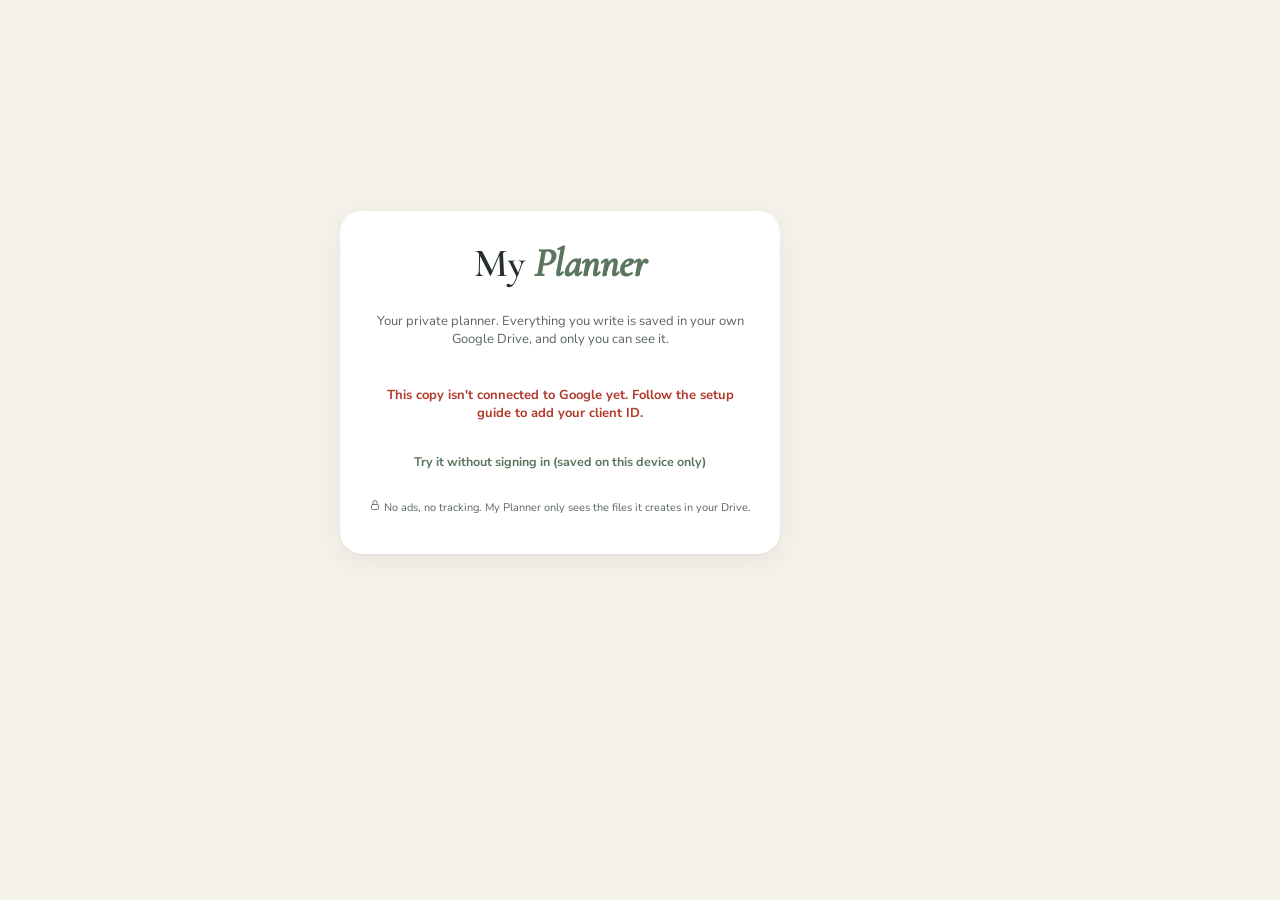
==== index.html @ cff57b03 "v1.2: remove built-in focus sounds; keep YouTube study music links and own playlist Co-Authored-By: " ====
<!DOCTYPE html>
<html lang="en">
<head>
<meta charset="utf-8">
<meta name="viewport" content="width=device-width, initial-scale=1, viewport-fit=cover">
<!-- Security: only this site, Google sign-in and Google APIs may run or be contacted. No analytics, ads or third-party scripts. -->
<meta http-equiv="Content-Security-Policy" content="default-src 'self'; script-src 'self' https://accounts.google.com/gsi/client; connect-src 'self' https://www.googleapis.com https://oauth2.googleapis.com https://accounts.google.com; frame-src https://accounts.google.com; style-src 'self' 'unsafe-inline' https://accounts.google.com/gsi/style; img-src 'self' data: blob:; font-src 'self'; object-src 'none'; base-uri 'none'; form-action 'none'; worker-src 'self'; manifest-src 'self'">
<meta name="referrer" content="no-referrer">
<meta name="robots" content="noindex, nofollow">
<meta name="theme-color" content="#5B765F">
<title>My Planner</title>
<link rel="manifest" href="manifest.webmanifest">
<link rel="icon" href="icons/icon-192.png">
<link rel="apple-touch-icon" href="icons/icon-192.png">
<link rel="stylesheet" href="fonts.css">
<link rel="stylesheet" href="app.css">
</head>
<body data-theme="sage">
<div class="app">
  <nav class="side" id="side" aria-label="Main menu"></nav>
  <main class="main" id="main"><p style="padding:40px;text-align:center">Loading My Planner…</p></main>
</div>
<nav class="bottom" id="bottom" aria-label="Quick menu"></nav>
<div class="sheet" id="sheet"><div class="in" id="sheetin"></div></div>
<div class="modal" id="modal" role="dialog" aria-modal="true"><div class="in card stack"></div></div>
<div class="mini" id="mini" aria-live="polite"></div>
<div class="toast" id="toast" role="status" aria-live="polite"></div>
<noscript>My Planner needs JavaScript turned on.</noscript>
<script src="https://accounts.google.com/gsi/client" async defer></script>
<script src="config.js"></script>
<script src="js/data.js"></script>
<script src="js/core.js"></script>
<script src="js/google.js"></script>
<script src="js/pad.js"></script>
<script src="js/app.js"></script>
</body>
</html>
---- fonts.css ----
/* Self-hosted fonts (SIL Open Font License; see fonts/LICENSES.txt). No requests to font CDNs. */
@font-face{font-family:'Cormorant Garamond';font-style:normal;font-weight:500;font-display:swap;src:url(fonts/cormorant-garamond-latin-500-normal.woff2) format('woff2')}
@font-face{font-family:'Cormorant Garamond';font-style:normal;font-weight:600;font-display:swap;src:url(fonts/cormorant-garamond-latin-600-normal.woff2) format('woff2')}
@font-face{font-family:'Cormorant Garamond';font-style:italic;font-weight:500;font-display:swap;src:url(fonts/cormorant-garamond-latin-500-italic.woff2) format('woff2')}
@font-face{font-family:'Nunito Sans';font-style:normal;font-weight:400;font-display:swap;src:url(fonts/nunito-sans-latin-400-normal.woff2) format('woff2')}
@font-face{font-family:'Nunito Sans';font-style:normal;font-weight:600;font-display:swap;src:url(fonts/nunito-sans-latin-600-normal.woff2) format('woff2')}
@font-face{font-family:'Nunito Sans';font-style:normal;font-weight:700;font-display:swap;src:url(fonts/nunito-sans-latin-700-normal.woff2) format('woff2')}
@font-face{font-family:'Playfair Display';font-style:normal;font-weight:500;font-display:swap;src:url(fonts/playfair-display-latin-500-normal.woff2) format('woff2')}
@font-face{font-family:'Playfair Display';font-style:italic;font-weight:500;font-display:swap;src:url(fonts/playfair-display-latin-500-italic.woff2) format('woff2')}
@font-face{font-family:'Quicksand';font-style:normal;font-weight:400;font-display:swap;src:url(fonts/quicksand-latin-400-normal.woff2) format('woff2')}
@font-face{font-family:'Quicksand';font-style:normal;font-weight:500;font-display:swap;src:url(fonts/quicksand-latin-500-normal.woff2) format('woff2')}
@font-face{font-family:'Quicksand';font-style:normal;font-weight:600;font-display:swap;src:url(fonts/quicksand-latin-600-normal.woff2) format('woff2')}
@font-face{font-family:'Quicksand';font-style:normal;font-weight:700;font-display:swap;src:url(fonts/quicksand-latin-700-normal.woff2) format('woff2')}
@font-face{font-family:'DM Serif Display';font-style:normal;font-weight:400;font-display:swap;src:url(fonts/dm-serif-display-latin-400-normal.woff2) format('woff2')}
@font-face{font-family:'DM Serif Display';font-style:italic;font-weight:400;font-display:swap;src:url(fonts/dm-serif-display-latin-400-italic.woff2) format('woff2')}
@font-face{font-family:'Inter';font-style:normal;font-weight:400;font-display:swap;src:url(fonts/inter-latin-400-normal.woff2) format('woff2')}
@font-face{font-family:'Inter';font-style:normal;font-weight:500;font-display:swap;src:url(fonts/inter-latin-500-normal.woff2) format('woff2')}
@font-face{font-family:'Inter';font-style:normal;font-weight:600;font-display:swap;src:url(fonts/inter-latin-600-normal.woff2) format('woff2')}
@font-face{font-family:'Inter';font-style:normal;font-weight:700;font-display:swap;src:url(fonts/inter-latin-700-normal.woff2) format('woff2')}
@font-face{font-family:'Gilda Display';font-style:normal;font-weight:400;font-display:swap;src:url(fonts/gilda-display-latin-400-normal.woff2) format('woff2')}
@font-face{font-family:'Poppins';font-style:normal;font-weight:400;font-display:swap;src:url(fonts/poppins-latin-400-normal.woff2) format('woff2')}
@font-face{font-family:'Poppins';font-style:normal;font-weight:500;font-display:swap;src:url(fonts/poppins-latin-500-normal.woff2) format('woff2')}
@font-face{font-family:'Poppins';font-style:normal;font-weight:600;font-display:swap;src:url(fonts/poppins-latin-600-normal.woff2) format('woff2')}
@font-face{font-family:'Poppins';font-style:italic;font-weight:400;font-display:swap;src:url(fonts/poppins-latin-400-italic.woff2) format('woff2')}
@font-face{font-family:'Fraunces';font-style:normal;font-weight:500;font-display:swap;src:url(fonts/fraunces-latin-500-normal.woff2) format('woff2')}
@font-face{font-family:'Fraunces';font-style:italic;font-weight:400;font-display:swap;src:url(fonts/fraunces-latin-400-italic.woff2) format('woff2')}
@font-face{font-family:'Manrope';font-style:normal;font-weight:400;font-display:swap;src:url(fonts/manrope-latin-400-normal.woff2) format('woff2')}
@font-face{font-family:'Manrope';font-style:normal;font-weight:500;font-display:swap;src:url(fonts/manrope-latin-500-normal.woff2) format('woff2')}
@font-face{font-family:'Manrope';font-style:normal;font-weight:600;font-display:swap;src:url(fonts/manrope-latin-600-normal.woff2) format('woff2')}
@font-face{font-family:'Manrope';font-style:normal;font-weight:700;font-display:swap;src:url(fonts/manrope-latin-700-normal.woff2) format('woff2')}
@font-face{font-family:'Libre Baskerville';font-style:normal;font-weight:400;font-display:swap;src:url(fonts/libre-baskerville-latin-400-normal.woff2) format('woff2')}
@font-face{font-family:'Libre Baskerville';font-style:italic;font-weight:400;font-display:swap;src:url(fonts/libre-baskerville-latin-400-italic.woff2) format('woff2')}
@font-face{font-family:'Work Sans';font-style:normal;font-weight:400;font-display:swap;src:url(fonts/work-sans-latin-400-normal.woff2) format('woff2')}
@font-face{font-family:'Work Sans';font-style:normal;font-weight:500;font-display:swap;src:url(fonts/work-sans-latin-500-normal.woff2) format('woff2')}
@font-face{font-family:'Work Sans';font-style:normal;font-weight:600;font-display:swap;src:url(fonts/work-sans-latin-600-normal.woff2) format('woff2')}
---- app.css ----
/* My Planner — styles. Six themes; all colours come from CSS variables. */
:root{--r:20px}
[data-theme=sage]{--bg:#F4F1EA;--surf:#FFFFFF;--ink:#26302A;--muted:#5A665D;--acc:#5B765F;--onacc:#FFFFFF;--soft:#E1EADF;--acc2:#9C7552;--hero:#5B765F;--onhero:#FFFFFF;--disp:'Cormorant Garamond',Georgia,serif;--body:'Nunito Sans',system-ui,sans-serif;--dw:600;--r:22px;--line:#E3DED3}
[data-theme=lavender]{--bg:#F3F0F8;--surf:#FFFFFF;--ink:#2C2640;--muted:#5E5775;--acc:#73639F;--onacc:#FFFFFF;--soft:#E8E2F4;--acc2:#A66A93;--hero:#73639F;--onhero:#FFFFFF;--disp:'Playfair Display',Georgia,serif;--body:'Quicksand',system-ui,sans-serif;--dw:500;--r:26px;--line:#E2DCEE}
[data-theme=beige]{--bg:#F2EDE6;--surf:#FBF8F3;--ink:#2B2622;--muted:#655C55;--acc:#7E6350;--onacc:#FFFFFF;--soft:#E8DFD4;--acc2:#8A735E;--hero:#7E6350;--onhero:#FFFFFF;--disp:'DM Serif Display',Georgia,serif;--body:'Inter',system-ui,sans-serif;--dw:400;--r:14px;--line:#E2D9CD}
[data-theme=blush]{--bg:#FBF1EF;--surf:#FFFFFF;--ink:#3A2328;--muted:#6E5358;--acc:#A35468;--onacc:#FFFFFF;--soft:#F7E0E4;--acc2:#B0705A;--hero:#A35468;--onhero:#FFFFFF;--disp:'Gilda Display',Georgia,serif;--body:'Poppins',system-ui,sans-serif;--dw:400;--r:24px;--line:#F0DDDF}
[data-theme=midnight]{--bg:#161A2B;--surf:#21263C;--ink:#F3EEDF;--muted:#B7B4C6;--acc:#E2C27D;--onacc:#161A2B;--soft:#2D3352;--acc2:#A3ABDA;--hero:#2D3352;--onhero:#F3EEDF;--disp:'Fraunces',Georgia,serif;--body:'Manrope',system-ui,sans-serif;--dw:500;--r:20px;--line:#343A58}
[data-theme=ocean]{--bg:#EEF3F5;--surf:#FFFFFF;--ink:#1F2E36;--muted:#526670;--acc:#3D6F80;--onacc:#FFFFFF;--soft:#DBE8EC;--acc2:#93714F;--hero:#3D6F80;--onhero:#FFFFFF;--disp:'Libre Baskerville',Georgia,serif;--body:'Work Sans',system-ui,sans-serif;--dw:400;--r:18px;--line:#D6E2E6}
*{box-sizing:border-box}
html,body{margin:0;background:var(--bg);color:var(--ink);font-family:var(--body);-webkit-font-smoothing:antialiased}
button,input,select,textarea{font:inherit;color:inherit}
a{color:var(--acc)}
:focus-visible{outline:2.5px solid var(--acc);outline-offset:2px}
.app{display:flex;min-height:100vh}
.side{width:236px;flex-shrink:0;padding:22px 14px;display:flex;flex-direction:column;gap:2px;position:sticky;top:0;height:100vh;overflow:auto;border-right:1px solid var(--line)}
body.bare .side,body.bare .bottom{display:none!important}
.brand{font-family:var(--disp);font-size:26px;font-weight:var(--dw);padding:4px 12px 8px;color:var(--ink)}
.brand span{color:var(--acc);font-style:italic}.brand.big2{font-size:40px;padding:0}
.navbtn{display:flex;align-items:center;gap:12px;padding:10px 12px;border-radius:12px;border:0;background:none;cursor:pointer;font-size:14px;font-weight:600;color:var(--muted);text-align:left;min-height:44px}
.navbtn.on{background:var(--soft);color:var(--ink)}
.main{flex:1;min-width:0;padding:22px 28px 110px;max-width:1120px}
.status{display:inline-flex;align-items:center;gap:6px;margin:0 12px 12px;font-size:11.5px;font-weight:700;border:0;border-radius:99px;padding:6px 12px;background:var(--soft);color:var(--muted);cursor:default}
.status.ok{color:var(--acc)}button.status.warn{cursor:pointer;background:#F7E7C8;color:#6B4D0F}
.mobstatus{display:none}
.bottom{display:none}
.lab{font-size:11px;letter-spacing:1.6px;text-transform:uppercase;font-weight:700;color:var(--muted)}
.lab.inherit,.inherit{color:inherit;opacity:.9}
h1.title{font-family:var(--disp);font-weight:var(--dw);font-size:38px;line-height:1.08;margin:4px 0 0}
h1.title em{color:var(--acc)}
h2{font-family:var(--disp);font-weight:var(--dw);font-size:24px;margin:0}
.hdr{align-items:flex-end;margin-bottom:16px;flex-wrap:wrap}
.card{background:var(--surf);border-radius:var(--r);padding:16px 18px;box-shadow:0 1px 2px rgba(20,20,30,.05),0 8px 24px rgba(20,20,30,.05)}
.card.soft,.soft{background:var(--soft)}
.hero{background:var(--hero);color:var(--onhero)}
.grid{display:grid;gap:16px}.g2{grid-template-columns:repeat(2,minmax(0,1fr))}.g3{grid-template-columns:repeat(3,minmax(0,1fr))}
.stack{display:flex;flex-direction:column;gap:12px}
.row{display:flex;gap:10px;align-items:center;flex-wrap:wrap}
.between{display:flex;justify-content:space-between;align-items:center;gap:10px}.wrap{flex-wrap:wrap}
.center{align-items:center;justify-content:center;text-align:center}
.mt{margin-top:16px}.mb{margin-bottom:16px}
.c{text-align:center}.r{text-align:right;padding-right:4px}.b{font-weight:700}
.muted{color:var(--muted)}.small{font-size:13px}.tiny{font-size:11px}
.accb{color:var(--acc);font-weight:700}.over{color:#B23A2B;font-weight:700}
[data-theme=midnight] .over{color:#F2A08F}
.big{font-family:var(--disp);font-size:26px}.big.xl{font-size:40px}
.pill{font-size:12px;font-weight:600;background:var(--soft);color:var(--ink);border-radius:99px;padding:6px 12px;border:0;cursor:pointer;gap:6px}
.pill.out{background:var(--surf);box-shadow:inset 0 0 0 1px var(--line)}
.pill.num{min-width:36px;min-height:36px;display:inline-flex;align-items:center;justify-content:center}
.pill.sel{background:var(--acc);color:var(--onacc)}
.pill.dotbtn{padding:0;min-width:0}
.btn{border:0;cursor:pointer;border-radius:99px;padding:0 16px;min-height:40px;font-weight:700;font-size:13px;background:var(--acc);color:var(--onacc);display:inline-flex;align-items:center;gap:6px;text-decoration:none}
.btn.ghost{background:var(--soft);color:var(--ink)}
.btn.inv{background:var(--bg);color:var(--ink)}
.btn.outline{background:transparent;color:inherit;box-shadow:inset 0 0 0 1.5px currentColor}
.btn.danger{background:#B23A2B;color:#fff}
.btn.sm{min-height:34px;padding:0 12px;font-size:12px}
.btn.gbtn{background:#fff;color:#1f1f1f;box-shadow:0 0 0 1px #dadce0;min-height:46px;padding:0 20px;font-size:14px}
.link{border:0;background:none;color:var(--acc);font-weight:700;cursor:pointer;font-size:12.5px;padding:6px 0;display:inline-flex;gap:6px;align-items:center}
.learnlink{border:0;background:none;padding:0;cursor:pointer;font-weight:700;font-size:inherit;color:#1A5FB4;text-decoration:underline;text-underline-offset:2px}
.learnlink:hover{color:#0B3F80}[data-theme=midnight] .learnlink{color:#8AB4F8}
.quote{font-family:var(--disp);font-style:italic;font-size:22px;line-height:1.32;margin:0}
.quote.jq{font-size:19px}
.quoteinput{font-family:var(--disp);font-style:italic;font-size:19px}
.bar{height:7px;border-radius:99px;background:var(--soft)}.bar>i{display:block;height:7px;border-radius:99px;background:var(--acc)}
.hero .bar{background:rgba(255,255,255,.28)}.hero .bar>i{background:var(--onhero)}[data-theme=midnight] .hero .bar>i{background:var(--acc)}
.habrow{justify-content:space-between;gap:4px}
.hb{display:flex;flex-direction:column;align-items:center;gap:5px;border:0;background:none;cursor:pointer;width:58px;font-size:11px;font-weight:600;color:var(--muted)}
.hb.inline{width:auto;margin:auto}
.dot{width:40px;height:40px;border-radius:50%;display:flex;align-items:center;justify-content:center;font-weight:700;font-size:12px;flex-shrink:0}
.dot.smd{width:30px;height:30px;font-size:11px}
.dot.d{background:var(--acc);color:var(--onacc)}.dot.p{background:var(--soft);border:2px solid var(--acc);color:var(--ink)}
.dot.m{border:2px solid #C87A6A;color:#A0473A}.dot.e{border:1.5px dashed var(--muted)}
.wd{display:flex;flex-direction:column;align-items:center;gap:3px;font-size:11px;color:var(--muted)}
.wdot{width:18px;height:18px;border-radius:50%;border:1.5px solid var(--muted)}.wdot.on{background:var(--acc);border-color:var(--acc)}
.cb{width:20px;height:20px;accent-color:var(--acc);flex-shrink:0}.cb.sm{width:17px;height:17px}
.tablewrap{overflow-x:auto}
table.t{width:100%;border-collapse:collapse;font-size:13.5px}
table.t th{text-align:left;font-size:11px;letter-spacing:1px;text-transform:uppercase;color:var(--muted);padding:8px;border-bottom:1px solid var(--line)}
table.t th.c{text-align:center}table.t td{padding:8px;border-bottom:1px solid var(--line);vertical-align:middle}
tr.srow td{background:color-mix(in srgb,var(--soft) 60%,transparent)}
input.f,select.f,textarea.f{background:var(--surf);border:1px solid var(--line);border-radius:12px;padding:9px 12px;min-height:40px;width:100%}
.f.sm{min-height:34px;padding:4px 8px;width:auto;font-size:12.5px}.f.xs{min-height:30px;padding:2px 6px;width:auto;font-size:11px}
.tabs{display:inline-flex;background:var(--soft);border-radius:99px;padding:4px;gap:4px;flex-wrap:wrap}
.tabs button{border:0;background:none;border-radius:99px;padding:6px 14px;font-weight:700;font-size:12.5px;cursor:pointer;color:var(--muted);min-height:34px}
.tabs button.on{background:var(--surf);color:var(--ink);box-shadow:0 1px 3px rgba(0,0,0,.08)}
.toast{position:fixed;left:50%;bottom:96px;transform:translateX(-50%);background:var(--ink);color:var(--bg);padding:10px 18px;border-radius:99px;font-size:13px;font-weight:600;z-index:80;max-width:90vw;text-align:center;opacity:0;transition:opacity .2s;pointer-events:none}
.toast.on{opacity:1}
.timer{font-family:var(--disp);font-size:72px;line-height:1;font-variant-numeric:tabular-nums}
/* day sheet */
.sheetgrid{grid-template-columns:minmax(0,1.5fr) minmax(0,1fr)}
.sechead{font-family:var(--disp);font-style:italic;font-size:19px;color:var(--acc2);margin:10px 0 4px}
.trow{display:flex;gap:10px;align-items:center;padding:7px 10px;border-radius:12px;font-size:14px}
.trow.study{background:var(--soft);font-weight:700}.trow.now{background:var(--hero);color:var(--onhero)}.trow.past{opacity:.6}
.ttime{width:132px;flex-shrink:0;font-size:12px;font-weight:700;font-variant-numeric:tabular-nums}
.spread{padding:0;display:grid;grid-template-columns:minmax(0,1fr) minmax(0,1fr);overflow:hidden;background:linear-gradient(90deg,var(--surf) 49.4%,var(--line) 50%,var(--surf) 50.6%)}
.spread .page{padding:20px 22px}
.jrow{border-bottom:1px dotted var(--line);padding:3px 0;flex-wrap:nowrap}.jrow.b{font-weight:700}
.key{width:12px;height:12px;border-radius:4px;display:inline-block}
/* planner */
.legend{margin-bottom:10px}
.cal{display:grid;grid-template-columns:44px repeat(7,minmax(0,1fr));gap:6px}
.cal .h{font-size:11px;font-weight:700;color:var(--muted);text-align:center;letter-spacing:1px}
.cal .wk{font-size:10px;font-weight:700;color:var(--acc2);writing-mode:vertical-rl;transform:rotate(180deg);text-align:center;letter-spacing:1px}
.day{background:var(--surf);border-radius:12px;min-height:92px;padding:6px 7px;display:flex;flex-direction:column;gap:3px;border:0;text-align:left;cursor:pointer;font-size:10.5px;overflow:hidden;color:var(--ink)}
.day.out{opacity:.45}.day.today{box-shadow:inset 0 0 0 2px var(--acc)}
.day .n{font-family:var(--disp);font-size:17px;font-weight:var(--dw)}
.chip{border-radius:6px;padding:1px 5px;font-weight:600;white-space:nowrap;overflow:hidden;text-overflow:ellipsis}
.c-ev{background:var(--soft);color:var(--ink)}.c-moon{background:#EFE7C9;color:#5A4A12}.c-ama{background:#DCDDEE;color:#2D2F57}
.c-portal{background:#ECE2F6;color:#4A3A72}.c-bday{background:#F7E0E4;color:#7A2E40}.c-study{color:var(--acc);font-weight:700}
.mname{font-family:var(--disp);font-size:18px;color:var(--ink)}
.mini{display:grid;grid-template-columns:repeat(7,1fr);gap:2px;font-size:10px;text-align:center}
.mini span{padding:3px 0;border-radius:6px}.mini .o{opacity:.25}.mini .td{outline:1.5px solid var(--acc)}
/* to-do */
.matrix{display:grid;grid-template-columns:repeat(2,minmax(0,1fr));gap:12px}
.quad{border-radius:var(--r);padding:12px;min-height:170px;display:flex;flex-direction:column;gap:8px;border:2px dashed transparent;color:#26272b}
.quad.s{min-height:0;gap:4px}.quad.hot{border-color:var(--acc)}.quad h3{margin:0;font-size:14px}
.q1{background:#F6E1DD}.q2{background:#E2ECE0}.q3{background:#F7EDD2}.q4{background:#E9E7EE}
.quad .muted{color:#5c5c66}
.task{background:#fff;color:#26272b;border-radius:12px;padding:8px 10px;display:flex;gap:8px;align-items:center;font-size:13px;box-shadow:0 1px 2px rgba(0,0,0,.06);touch-action:none;cursor:grab;user-select:none}
.task.done .tt{text-decoration:line-through;opacity:.55}
.drag{position:fixed;z-index:60;pointer-events:none;opacity:.92;transform:rotate(-2deg);box-shadow:0 10px 24px rgba(0,0,0,.18)}
.slot{border:1.5px dashed var(--line);border-radius:12px;padding:10px}
.learn{display:grid;grid-template-columns:110px repeat(2,minmax(0,1fr));gap:8px;font-size:13px;align-items:center}
/* pads */
.pad{background:var(--surf);border-radius:var(--r);overflow:hidden;box-shadow:0 0 0 1px var(--line)}
.padbar{display:flex;flex-wrap:wrap;gap:6px;align-items:center;padding:8px 10px;border-bottom:1px solid var(--line)}
.seg{display:inline-flex;gap:2px;background:var(--soft);border-radius:12px;padding:2px}.seg .tool.on{background:var(--surf)}
.vsep{width:1px;height:26px;background:var(--line)}
.tool{border:0;background:none;border-radius:10px;min-width:40px;min-height:40px;display:inline-flex;align-items:center;justify-content:center;cursor:pointer;color:var(--ink);font-size:11px;font-weight:600;gap:4px;padding:0 6px}
.tool.on{background:var(--soft);color:var(--acc)}.tool.fav{color:var(--acc2)}
.sw{width:26px;height:26px;border-radius:50%;border:2px solid var(--surf);box-shadow:0 0 0 1px var(--line);cursor:pointer}.sw.on{box-shadow:0 0 0 2px var(--ink)}
.overlay-input{position:absolute;inset:0;opacity:0;cursor:pointer}
canvas.ink{display:block;width:100%;touch-action:none;cursor:crosshair}
.typedbox{padding:6px 16px 12px}.tline{display:flex;gap:10px;align-items:center;border-bottom:1px solid var(--line)}
.tline span{width:16px;text-align:right}
input.typed{flex:1;border:0;background:none;font-family:var(--disp);font-style:italic;font-size:18px;outline:none;min-width:0}
input.typed:focus{background:color-mix(in srgb,var(--soft) 40%,transparent)}
/* affirmations, mood */
.aff{font-size:14px;line-height:1.45}.dim{opacity:.5}
.dotrow{font-size:15px;letter-spacing:2px;color:var(--acc);word-break:break-all}
.moodbtn{border:0;border-radius:99px;padding:8px 14px;font-weight:700;font-size:13px;cursor:pointer;min-height:40px;background:var(--soft);color:var(--ink)}
.pix{display:grid;grid-template-columns:28px repeat(12,minmax(0,1fr));gap:3px;font-size:9.5px}
.pix i{display:block;aspect-ratio:1;border-radius:3px;background:var(--soft)}
.heat{display:grid;gap:3px;font-size:10px;min-width:620px}
.hc{display:block;aspect-ratio:1;border-radius:4px;background:var(--soft)}.hc.d{background:var(--acc)}.hc.p{background:var(--acc2)}.hc.m{background:#E7C1B8}
/* themes, setup, sign-in */
.themecard{border:0;padding:0;border-radius:18px;overflow:hidden;cursor:pointer;text-align:left;box-shadow:0 0 0 1px var(--line);background:none}
.themecard.on{box-shadow:0 0 0 3px var(--acc)}
.tc{background:var(--bg);padding:14px;display:flex;flex-direction:column;gap:8px}.tcn{font-family:var(--disp);font-size:20px;color:var(--ink)}
.tch{background:var(--hero);color:var(--onhero);border-radius:10px;padding:8px 10px;font-size:12px;font-weight:700}
.swi{width:22px;height:22px;border-radius:50%;display:block;box-shadow:0 0 0 1px var(--line)}
.wz{width:26px;height:6px;border-radius:99px;background:var(--line);display:block}.wz.on{background:var(--acc)}
.setup{max-width:820px;margin:auto}
.signin{min-height:80vh;display:flex;align-items:center;justify-content:center}
/* sheets & modals */
.sheet{position:fixed;inset:0;background:rgba(10,10,20,.35);z-index:40;display:none;align-items:flex-end}
.sheet.on{display:flex}
.sheet .in{background:var(--bg);width:100%;border-radius:22px 22px 0 0;padding:18px;display:grid;grid-template-columns:repeat(3,minmax(0,1fr));gap:8px;max-height:80vh;overflow:auto}
.sheet .in .navbtn{flex-direction:column;gap:6px;font-size:12px;text-align:center;background:var(--surf)}
.modal{position:fixed;inset:0;background:rgba(10,10,20,.4);z-index:70;display:none;align-items:center;justify-content:center;padding:16px}
.modal.on{display:flex}.modal .in{max-width:720px;width:100%;max-height:90vh;overflow:auto}
/* print previews */
.a4{max-width:640px;margin:auto;aspect-ratio:210/297;padding:30px;display:flex;flex-direction:column;gap:12px;overflow:hidden}
.phead{font-family:var(--disp);font-size:30px}
.pquote{background:var(--soft);border-radius:12px;padding:12px;font-family:var(--disp);font-style:italic;font-size:17px;text-align:center}.pquote.sm{font-size:14px;text-align:left;padding:10px}
.pgrid{display:grid;grid-template-columns:1.45fr 1fr;gap:16px;flex:1}.pgrid.eq{grid-template-columns:1fr 1fr}
.psec{font-family:var(--disp);font-style:italic;color:var(--acc2);font-size:14px;margin-top:4px}
.prow{display:flex;gap:8px;padding:2px 6px;border-radius:6px;font-size:11px}.prow span{width:104px;flex-shrink:0;color:var(--muted)}.prow.study{background:var(--soft);font-weight:700}
.pline{border-bottom:1px solid var(--line);min-height:18px}.hand{font-family:var(--disp);font-style:italic;font-size:13px}
.hrow{display:flex;gap:10px;border-top:1px solid var(--line);min-height:30px;align-items:stretch}.hrow>span:first-child{width:40px;padding-top:4px}
.hev{flex:1;display:flex;flex-direction:column;gap:2px;padding:3px 0}.hev span{padding:1px 6px}.hnote{flex:1;border-left:1px dashed var(--line)}
.cut{border-top:1px dashed var(--line);padding-top:8px}.printink{width:100%}
/* focus-sound mini player */
.mini{position:fixed;right:18px;bottom:18px;z-index:35;display:none;align-items:center;gap:10px;background:var(--surf);color:var(--ink);border-radius:99px;padding:6px 6px 6px 16px;font-size:13px;font-weight:700;box-shadow:0 6px 20px rgba(0,0,0,.15)}
.mini.on{display:flex}
a.pill{text-decoration:none;display:inline-flex;align-items:center}
@media (max-width:900px){
 .mini{bottom:80px;right:12px}
 .side{display:none}
 .main{padding:14px 14px 110px}
 .mobstatus{display:block;margin:0 0 6px}.mobstatus .status{margin:0}
 .bottom{display:flex;position:fixed;left:0;right:0;bottom:0;height:68px;background:var(--surf);justify-content:space-around;align-items:center;z-index:30;box-shadow:0 -1px 0 var(--line);padding-bottom:env(safe-area-inset-bottom)}
 .bottom button{border:0;background:none;display:flex;flex-direction:column;align-items:center;gap:3px;font-size:10.5px;font-weight:600;color:var(--muted);min-width:56px;min-height:48px;justify-content:center;cursor:pointer}
 .bottom button.on{color:var(--acc);font-weight:800}
 .g2,.g3,.sheetgrid,.spread{grid-template-columns:minmax(0,1fr)}.spread{background:var(--surf)}
 h1.title{font-size:32px}
 .cal{grid-template-columns:20px repeat(7,minmax(0,1fr));gap:3px}
 .day{min-height:70px;padding:4px;font-size:9px}.day .n{font-size:14px}
 .matrix{grid-template-columns:minmax(0,1fr)}
 .ttime{width:96px}
 .learn{grid-template-columns:80px repeat(2,minmax(0,1fr))}
}
@media print{
 @page{size:A4;margin:10mm}
 body{background:#fff}
 body *{visibility:hidden}
 #printarea,#printarea *{visibility:visible}
 #printarea{position:absolute;left:0;top:0;width:100%;max-width:none;box-shadow:none;aspect-ratio:auto;min-height:277mm}
 .noprint{display:none!important}
}
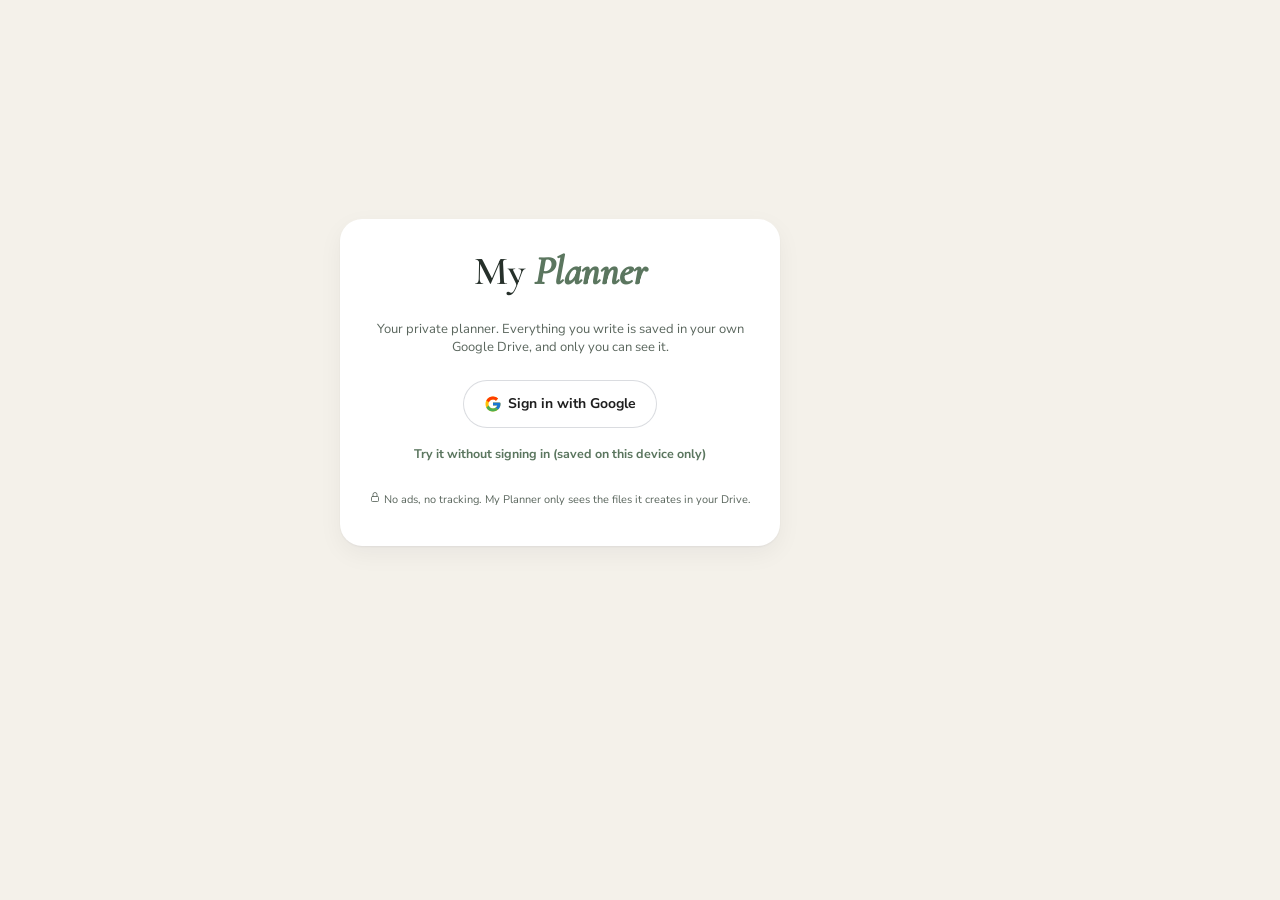
==== commit 9dd7efcf: "v1.4: in-app Help & Guide (searchable, indexed, links to each screen) Co-Authored-By: Claude Opus 5." ====
--- a/index.html
+++ b/index.html
@@ -29,6 +29,7 @@
 <script src="https://accounts.google.com/gsi/client" async defer></script>
 <script src="config.js"></script>
 <script src="js/data.js"></script>
+<script src="js/help.js"></script>
 <script src="js/core.js"></script>
 <script src="js/google.js"></script>
 <script src="js/pad.js"></script>
--- a/app.css
+++ b/app.css
@@ -173,6 +173,7 @@
 /* focus-sound mini player */
 .mini{position:fixed;right:18px;bottom:18px;z-index:35;display:none;align-items:center;gap:10px;background:var(--surf);color:var(--ink);border-radius:99px;padding:6px 6px 6px 16px;font-size:13px;font-weight:700;box-shadow:0 6px 20px rgba(0,0,0,.15)}
 .mini.on{display:flex}
+ol.hlist,ul.hlist{margin:0;padding-left:20px;line-height:1.6}
 a.pill{text-decoration:none;display:inline-flex;align-items:center}
 @media (max-width:900px){
  .mini{bottom:80px;right:12px}
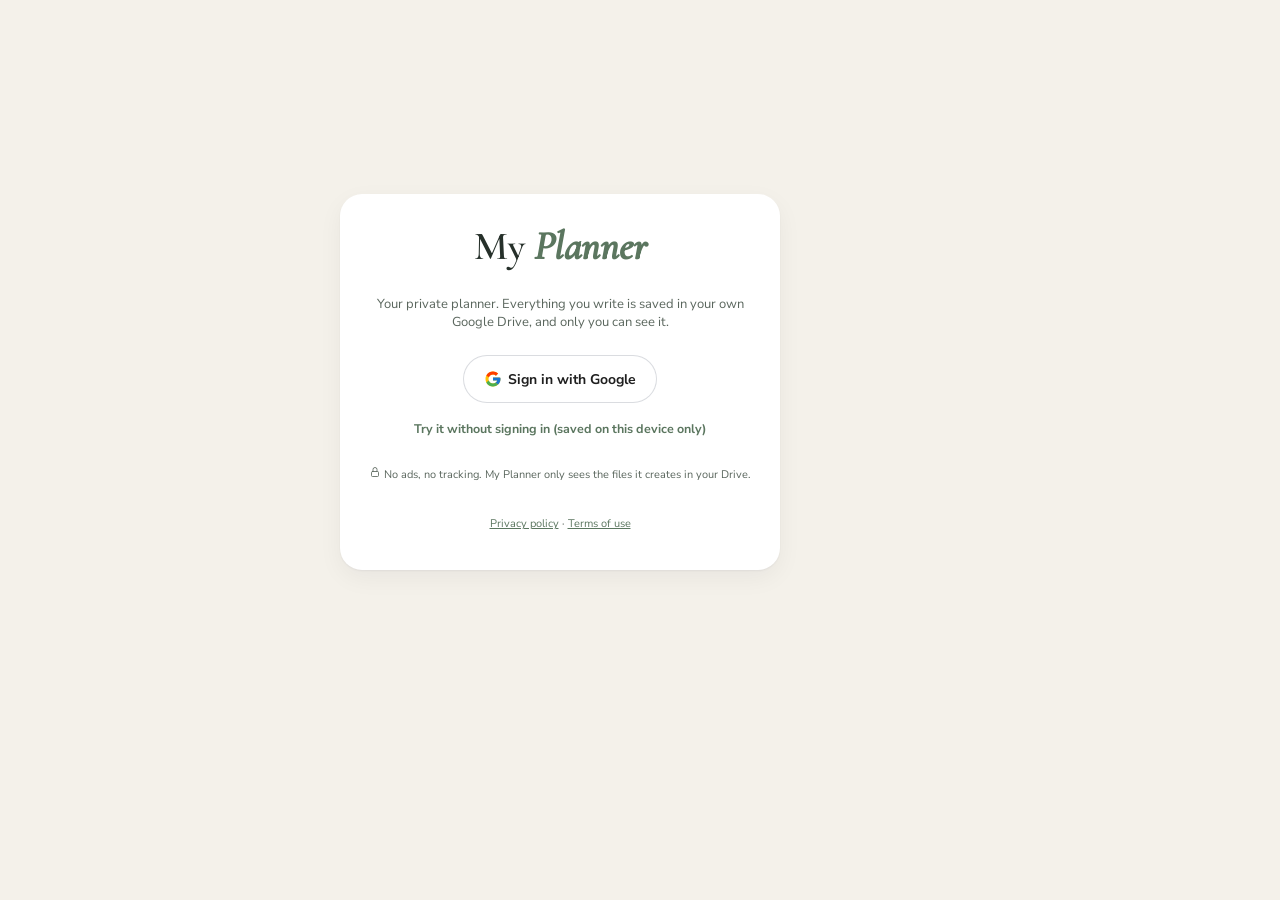
==== commit 6ca0faf2: "v1.13: Google Calendar inside, quick add, invites and meeting links, time zones - Google Calendar sh" ====
--- a/index.html
+++ b/index.html
@@ -32,6 +32,7 @@
 <script src="js/help.js"></script>
 <script src="js/core.js"></script>
 <script src="js/google.js"></script>
+<script src="js/quick.js"></script>
 <script src="js/pad.js"></script>
 <script src="js/app.js"></script>
 </body>
--- a/app.css
+++ b/app.css
@@ -199,3 +199,65 @@
  #printarea{position:absolute;left:0;top:0;width:100%;max-width:none;box-shadow:none;aspect-ratio:auto;min-height:277mm}
  .noprint{display:none!important}
 }
+/* Add / schedule */
+.sched{padding:6px 0 6px 10px;border-left:4px solid var(--line);border-radius:2px}
+.sched.pri-low{border-left-color:#8DB596}.sched.pri-med{border-left-color:#E2C26B}.sched.pri-high{border-left-color:#E39A5B}.sched.pri-urg{border-left-color:#D9534F}
+.pill.pri-low{background:#E3F0E6;color:#2F5A3A}.pill.pri-med{background:#F7EDCB;color:#5A4A12}.pill.pri-high{background:#F8E0CC;color:#7A3F12}.pill.pri-urg{background:#F6D5D4;color:#7A1F1C}
+.link.left{text-align:left;font-weight:400}
+[hidden]{display:none!important}
+.navbtn.navadd{background:var(--acc);color:var(--onacc);font-weight:700;margin:4px 0 10px}
+.navbtn.navadd svg{stroke:currentColor}
+
+/* ---------- To-Do 1.11 ---------- */
+.tkrow{display:flex;gap:10px;align-items:flex-start;padding:8px 0;border-bottom:1px solid var(--line)}
+.ttable{display:flex;flex-direction:column}
+.thead{display:none}
+.deskonly{display:none}
+@media (min-width:760px){.ttable .thead,.ttable .tkrow{display:grid;grid-template-columns:28px minmax(0,1fr) 150px 104px 84px 56px 34px;gap:10px;align-items:center}.ttable .thead{font-size:11px;font-weight:700;text-transform:uppercase;letter-spacing:.05em;opacity:.6;padding:0 0 6px;border-bottom:1px solid var(--line)}.ttable .tkrow>.cb{margin-top:0}.ttable .mobonly{display:none}.ttable .deskonly{display:block}.ttable .tcell .pill{display:inline-block;white-space:nowrap}}
+.tkrow:last-child{border-bottom:0}
+.tkrow>.cb{margin-top:3px}
+.tbody{flex:1;min-width:0;display:flex;flex-direction:column;gap:3px}
+.tpills{display:flex;gap:6px;flex-wrap:wrap}.tpills .pill{flex:none;white-space:nowrap;padding:3px 9px}
+.ttext,.ptext{all:unset;cursor:pointer;font-size:14px;line-height:1.35;display:-webkit-box;-webkit-line-clamp:2;-webkit-box-orient:vertical;overflow:hidden;white-space:pre-line;word-break:break-word}
+.ttext:focus-visible,.ptext:focus-visible{outline:2px solid var(--acc);border-radius:4px}
+.tkrow.done .ttext{text-decoration:line-through;opacity:.55}
+.tkrow.done .pill{opacity:.55}
+.pill.late{background:#F6D5D4;color:#7A1F1C}
+.subs{display:flex;flex-direction:column;gap:2px;padding-left:2px}
+.subs .sdone{text-decoration:line-through;opacity:.6}
+.tacts .tool{opacity:.45}.tacts .tool.on{opacity:1}
+.postits{display:grid;grid-template-columns:repeat(auto-fill,minmax(150px,1fr));gap:12px}
+.postit{background:#FFF3B0;color:#3a3420;border-radius:4px 4px 14px 4px;padding:8px 10px 12px;min-height:120px;display:flex;flex-direction:column;gap:6px;box-shadow:0 2px 6px rgba(0,0,0,.12);transform:rotate(-.6deg)}
+.postit:nth-child(even){transform:rotate(.7deg)}
+.postit.p0{background:#FFD6D3}.postit.p1{background:#D9E8FF}.postit.p2{background:#FFE4C2}.postit.p3{background:#ECECEC}
+.postit.done .ptext{text-decoration:line-through;opacity:.55}
+.postit .tool{color:#3a3420}
+.postit .ptext{-webkit-line-clamp:5;font-size:13.5px}
+.postit canvas{width:100%;height:auto}
+.postit.hot{outline:3px dashed var(--acc);outline-offset:2px}
+.phandle{cursor:grab;touch-action:none;user-select:none;padding:4px 6px;margin:-4px 0 0 -6px;font-weight:700;letter-spacing:-2px;opacity:.6}
+.ctab{display:grid;grid-template-columns:minmax(0,3fr) auto auto auto auto;gap:6px 14px;align-items:center;font-size:13px;margin-top:8px}
+.ctab .cr{display:contents}.ctab .cr[hidden]{display:none}
+.ctab .ch{font-size:11px;font-weight:700;text-transform:uppercase;letter-spacing:.05em;opacity:.6}
+.ctab .cr>div:first-child{word-break:break-word}
+details>summary{cursor:pointer;padding:6px 0}
+@media (max-width:640px){.ctab{grid-template-columns:minmax(0,1fr) auto auto;font-size:12px}.ctab .ch:nth-child(2),.ctab .ch:nth-child(5),.ctab .cr>div:nth-child(2),.ctab .cr>div:nth-child(5){display:none}}
+
+/* ---------- 1.12: activities, timer, habits, lock ---------- */
+.navsub{display:flex;flex-direction:column;gap:2px;margin:-2px 0 4px 34px}
+.navsubbtn{all:unset;cursor:pointer;display:flex;justify-content:space-between;gap:8px;font-size:12.5px;padding:4px 10px;border-radius:8px;color:var(--ink);opacity:.85}
+.navsubbtn:hover,.navsubbtn.on{background:var(--soft);opacity:1}
+.navsubbtn .tiny{opacity:.7}
+#dimv{position:fixed;inset:0;z-index:200;background:#000;color:#5a5a5a;display:flex;flex-direction:column;align-items:center;justify-content:center;gap:10px;cursor:pointer}
+#dimv .dimt{font-size:64px;font-variant-numeric:tabular-nums;font-weight:300}
+#dimv .dims{font-size:13px;color:#444}
+td.nd .hb{opacity:.35}
+.hb b.tiny{display:block;font-weight:700;opacity:.8}
+
+/* ---------- 1.13: Google Calendar, quick add ---------- */
+.c-gcal{background:#E4ECF7;color:#1F3B73}
+[data-theme=midnight] .c-gcal{background:#2a3550;color:#cfdcff}
+.sched.gsched{border-left-color:#4F7BD9}
+tr.grow td{opacity:.85;font-style:italic}
+.qadd{padding:12px 14px;margin:0 0 14px}
+.qadd #qprev:empty{display:none}
